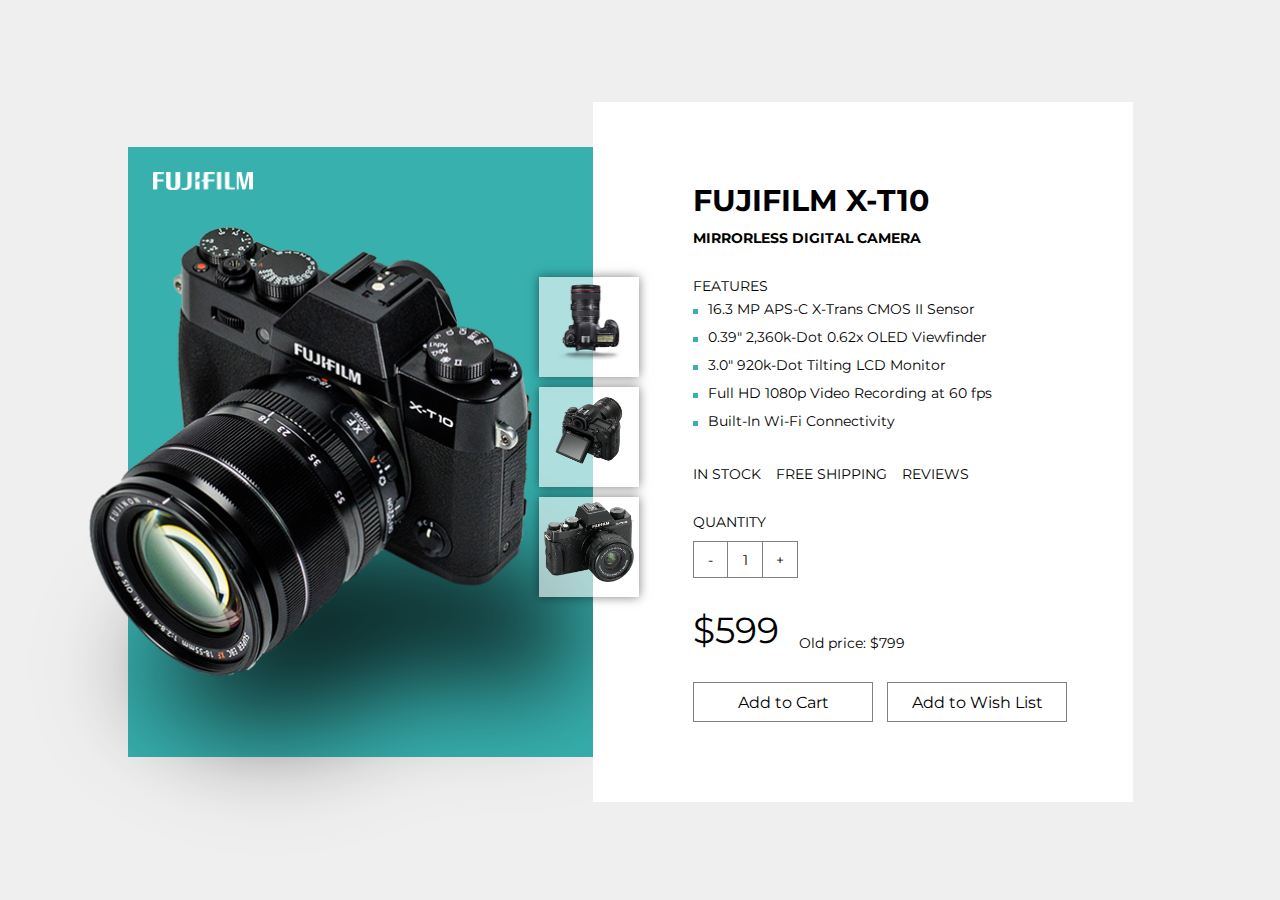
==== index.html @ 5d89d0c3 "Add files via upload" ====
<!DOCTYPE html>
<html lang="en">
<head>
    <meta charset="UTF-8">
    <title>PhotoCamera</title>
    <meta name="viewport" content="width=device-width, initial-scale=1.0">
    <link href="style/style.css" rel="stylesheet">
    <link href="https://fonts.googleapis.com/css?family=Montserrat&display=swap" rel="stylesheet">
</head>
<body>
    <div class="wrapper">
       <div class="container">
           <div class="photoBlock">
               <div class="photoBlock__logo">
                   <img src="img/fujifilm-Logo.png" alt="fujifilmLogoPicture">
               </div>
               <div class="mainPhoto">
                   <div class="mainPhoto__item mainPhoto__item-photo">
                       <img src="img/cameras.png" alt="photoCamera">
                   </div>
                   <!--<div class="mainPhoto__item mainPhoto__item-effect">
                       <img src="img/camera-shadow.png" alt="photoCamera">
                   </div>-->
               </div>

           </div>
           <div class="infoBlock">
               <h1>FUJIFILM X-T10</h1>
               <h2>Mirrorless Digital Camera</h2>
               <p class="features">FEATURES</p>
               <ul class="textBlock">
                   <li class="textBlock__item">16.3 MP APS-C X-Trans CMOS II Sensor</li>
                   <li class="textBlock__item">0.39" 2,360k-Dot 0.62x OLED Viewfinder</li>
                   <li class="textBlock__item">3.0" 920k-Dot Tilting LCD Monitor</li>
                   <li class="textBlock__item">Full HD 1080p Video Recording at 60 fps</li>
                   <li class="textBlock__item">Built-In Wi-Fi Connectivity</li>
               </ul>
               <div class="choiceBlock">
                   <p>IN STOCK</p>
                   <p>FREE SHIPPING</p>
                   <p>REVIEWS</p>
               </div>
               <p class="quantity">QUANTITY</p>
               <div class="quantityBlock">
                   <p class="quantityBlock__item">-</p>
                   <p class="quantityBlock__item quantityBlock__item-number">1</p>
                   <p class="quantityBlock__item">+</p>
               </div>
               <div class="priceBlock">
                   <p class="priceBlock__currentPrice">$599</p>
                   <p class="priceBlock__oldPrice">Old price: $799</p>
               </div>
               <div class="buttonsBlock">
                   <button class="buttonsBlock__item buttonsBlock__item-cart">Add to Cart</button>
                   <button class="buttonsBlock__item buttonsBlock__item-wishList">Add to Wish List </button>
               </div>
               <div class="photoBlockPhotos">
                   <div class="photoBlockPhotos__item">
                       <img src="img/camera-top.png" alt="camera-top">
                   </div>
                   <div class="photoBlockPhotos__item">
                       <img src="img/camera-back.png" alt="camera-back">
                   </div>
                   <div class="photoBlockPhotos__item">
                       <img src="img/camera-right.png" alt="camera-right">
                   </div>
               </div>
           </div>
       </div>
    </div>
</body>
</html>
---- style/style.css ----
* {
    font-family: 'Montserrat', 'Arial', sans-serif;
    padding: 0;
    margin: 0;
    box-sizing: border-box;
    font-size: 14px;


}

img {
    object-fit: cover;
    object-position: center;
    width: 100%;
    height: auto;

}

h1 {
    font-size: 30px;
    margin-bottom: 10px;
}

h2 {
    text-transform: uppercase;
}


body {
    background: #efefef;
}

li {
    list-style-type: none;
}


button {
    width: 180px;
    height: 40px;
    font-size: 16px;
    margin-right: 10px;
    background: white;
    outline: none;
    border: 1px solid gray;
}

.wrapper {
    max-width: 1024px;
    margin: 0 auto;

}

.container {
    display: flex;
    align-items: center;
    margin-top: 10%;
}


/*photoBlock*/


.photoBlock {
    width: 465px;
    height: 610px;
    background: #37b0ae;
    padding: 25px;



}

.photoBlock__logo {
    width: 100px;
    height: 25px;

}

.mainPhoto__item {
    width: 675px;
    position: relative;
    left: -30%;
    top: 30px;
}

.photoBlockPhotos {
    position: absolute;
    left: -10%;
    top: 25%;
    z-index: 2;
}




.photoBlockPhotos__item {
    width: 100px;
    height: 100px;
    background: rgba(255, 255, 255, 0.6);
    margin-bottom: 10px;
    padding: 5px;
    box-shadow:0 0 10px rgba(0,0,0,0.5);

}


/*infoBlock*/


.infoBlock {
    width: 540px;
    height: 700px;
    background: white;
    display: flex;
    flex-direction: column;
    justify-content: center;
    padding: 20px 20px 20px 100px;
    z-index: 1;
    position: relative;

}


.features {
    margin-top: 30px;

}


.textBlock {
    line-height: 200%;
}

.textBlock__item::before {
    content: '';
    display: inline-block;
    width: 5px;
    height: 5px;
    margin-right: 10px;
    background: #37b0ae;

}

.choiceBlock{
    display: flex;
    margin-top: 30px;

}

.choiceBlock p {
    margin-right: 15px;
}

.quantity {
    margin-top: 30px;
}

.quantityBlock {
    display: flex;
    flex-wrap: nowrap;
    margin-top: 10px;
    border: 1px solid gray;
    width: 105px;
}

.quantityBlock__item {
    width: 35px;
    height: 35px;
    border-right: 1px solid gray;
    display: flex;
    justify-content: center;
    align-items: center;
}

.quantityBlock__item:last-child {
    border-right: none;
}

.priceBlock {
    display: flex;
    margin-top: 30px;
    margin-bottom: 30px;
}

.priceBlock__currentPrice {
    font-size: 36px;
    margin-right: 20px;

}

.priceBlock__oldPrice {
    display: flex;
    align-items: flex-end;
}


.photoBlockPhotos__item img{
     transition: all .5s ease-in-out;
 }


/*HOVER*/

.choiceBlock p:hover {
    color:#37b0ae;
    cursor: pointer;
}

button:hover {
    color: white;
    background:#37b0ae;
    cursor: pointer;
    border: none;
}

.quantityBlock__item:hover {
    background:#37b0ae;
    cursor: pointer;
}

.quantityBlock__item-number:hover{
    background:none;
    cursor:default;
}

.photoBlockPhotos__item img:hover{
    transform: scale(2);
    cursor:pointer;
}
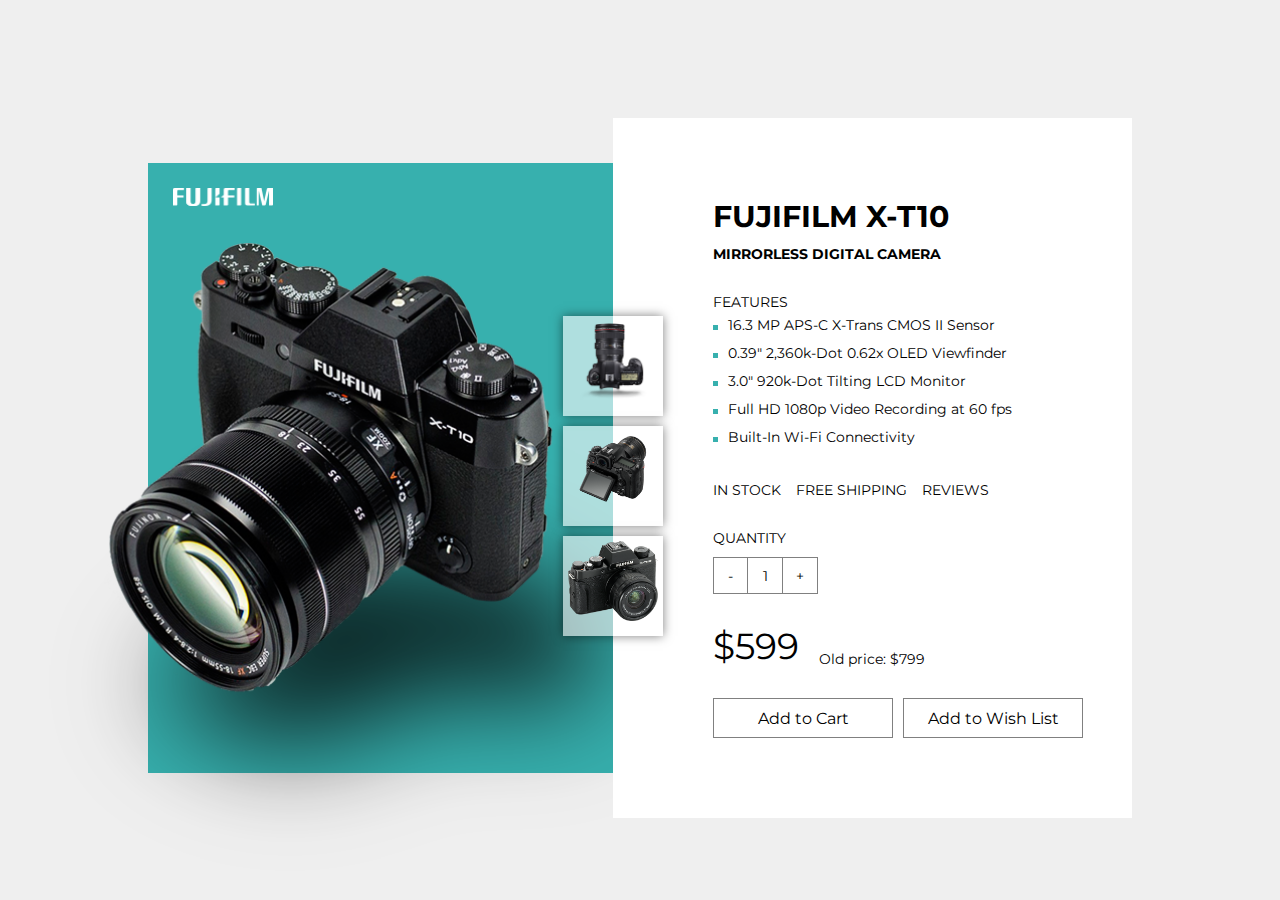
==== commit 8bac8d11: "photo camera new" ====
--- a/index.html
+++ b/index.html
@@ -22,7 +22,17 @@
                        <img src="img/camera-shadow.png" alt="photoCamera">
                    </div>-->
                </div>
-
+               <div class="photoBlockPhotos">
+                   <div class="photoBlockPhotos__item">
+                       <img src="img/camera-top.png" alt="camera-top">
+                   </div>
+                   <div class="photoBlockPhotos__item">
+                       <img src="img/camera-back.png" alt="camera-back">
+                   </div>
+                   <div class="photoBlockPhotos__item">
+                       <img src="img/camera-right.png" alt="camera-right">
+                   </div>
+               </div>
            </div>
            <div class="infoBlock">
                <h1>FUJIFILM X-T10</h1>
@@ -54,17 +64,7 @@
                    <button class="buttonsBlock__item buttonsBlock__item-cart">Add to Cart</button>
                    <button class="buttonsBlock__item buttonsBlock__item-wishList">Add to Wish List </button>
                </div>
-               <div class="photoBlockPhotos">
-                   <div class="photoBlockPhotos__item">
-                       <img src="img/camera-top.png" alt="camera-top">
-                   </div>
-                   <div class="photoBlockPhotos__item">
-                       <img src="img/camera-back.png" alt="camera-back">
-                   </div>
-                   <div class="photoBlockPhotos__item">
-                       <img src="img/camera-right.png" alt="camera-right">
-                   </div>
-               </div>
+
            </div>
        </div>
     </div>
--- a/style/style.css
+++ b/style/style.css
@@ -48,6 +48,7 @@
 .wrapper {
     max-width: 1024px;
     margin: 0 auto;
+    padding: 20px;
 
 }
 
@@ -66,6 +67,7 @@
     height: 610px;
     background: #37b0ae;
     padding: 25px;
+    position: relative;
 
 
 
@@ -85,10 +87,11 @@
 }
 
 .photoBlockPhotos {
+    width: 100px;
+    z-index: 10;
     position: absolute;
-    left: -10%;
     top: 25%;
-    z-index: 2;
+    right: -50px;
 }
 
 
@@ -200,6 +203,12 @@
  }
 
 
+.buttonsBlock {
+    display: flex;
+    flex-wrap: nowrap;
+}
+
+
 /*HOVER*/
 
 .choiceBlock p:hover {
@@ -230,7 +239,71 @@
 }
 
 
-
-
-
-
+/*MEDIA*/
+
+@media screen and (max-width:550px){
+     .container {
+         flex-direction: column;
+         min-width: 450px;
+ }
+     .photoBlockPhotos {
+         display: block;
+ }
+    .photoBlock {
+        width: auto;
+        height: 100%;
+        background: #37b0ae;
+        position: relative;
+        display: flex;
+        flex-direction: column;
+        align-items: center;
+        padding-bottom: 50px;
+    }
+
+
+    .photoBlockPhotos {
+        width: auto;
+        z-index: 10;
+        position: static;
+        top: auto;
+        right: auto;
+        display: flex;
+
+    }
+    .mainPhoto__item {
+        width: auto;
+        position: relative;
+        left: auto;
+        top:50px;
+
+    }
+    .infoBlock {
+        width: 100%;
+        height: auto;
+        padding: 20px 20px 20px 50px;
+        z-index: 1;
+    }
+    .wrapper {
+        padding: 0px;
+    }
+
+    .photoBlockPhotos__item {
+
+        margin-right: 15px;
+        padding: 5px;
+
+
+    }
+
+    .photoBlock__logo {
+        position:absolute;
+        top: 20px;
+        left: 20px;
+    }
+}
+
+
+
+
+
+
